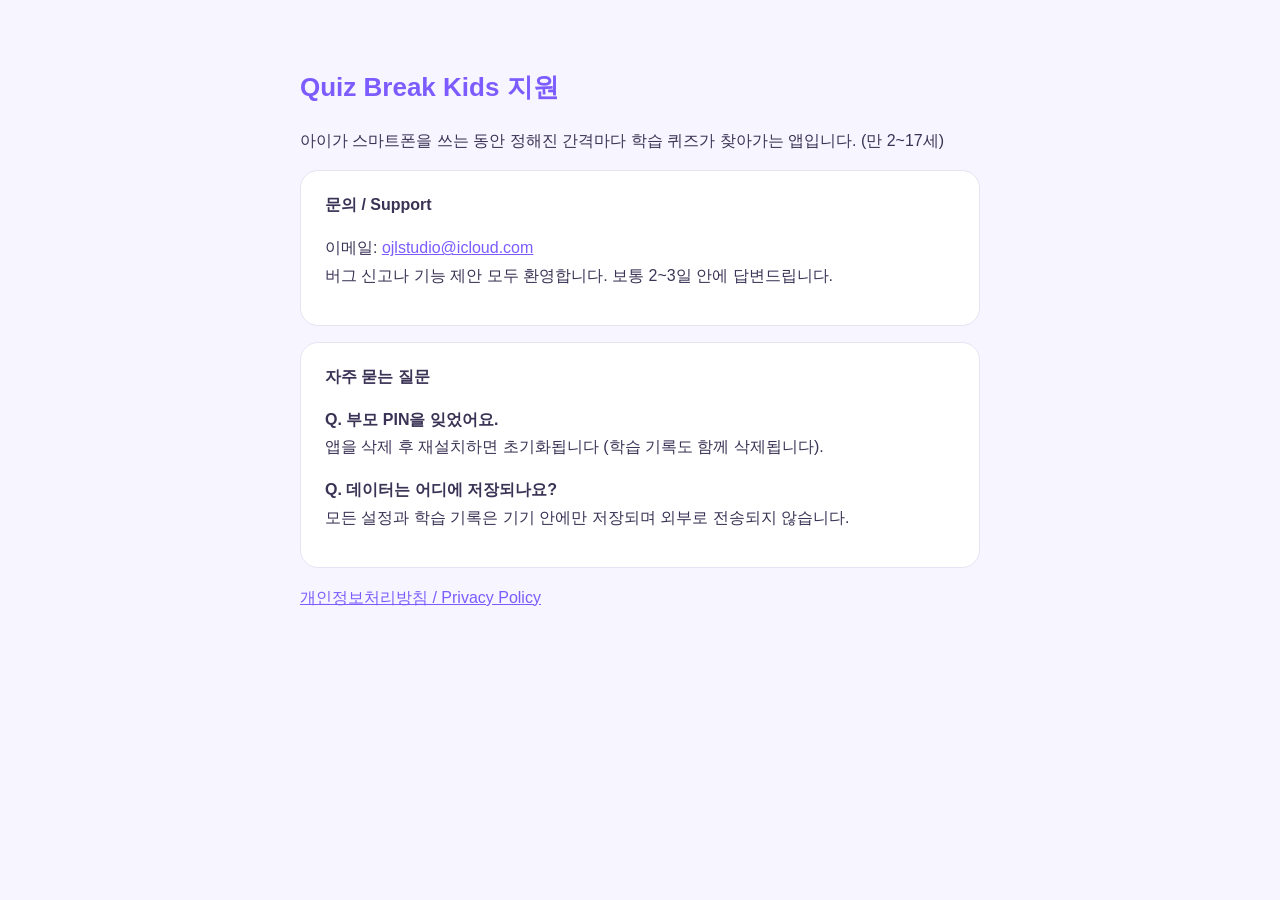
==== index.html @ d0e20c59 "Quiz Break Kids support site" ====
<!doctype html>
<html lang="ko">
<head>
<meta charset="utf-8" />
<meta name="viewport" content="width=device-width, initial-scale=1" />
<title>Quiz Break Kids — 지원</title>
<style>
  body { font-family: -apple-system, "Apple SD Gothic Neo", "Noto Sans KR", sans-serif; max-width: 680px; margin: 0 auto; padding: 48px 20px 80px; line-height: 1.7; color: #3b3355; background: #f7f5ff; }
  h1 { color: #7c5cff; font-size: 26px; }
  a { color: #7c5cff; }
  .card { background: #fff; border: 1px solid #e7e3f4; border-radius: 18px; padding: 20px 24px; margin: 16px 0; }
</style>
</head>
<body>
<h1>Quiz Break Kids 지원</h1>
<p>아이가 스마트폰을 쓰는 동안 정해진 간격마다 학습 퀴즈가 찾아가는 앱입니다. (만 2~17세)</p>
<div class="card">
  <strong>문의 / Support</strong>
  <p>이메일: <a href="mailto:ojlstudio@icloud.com">ojlstudio@icloud.com</a><br/>
  버그 신고나 기능 제안 모두 환영합니다. 보통 2~3일 안에 답변드립니다.</p>
</div>
<div class="card">
  <strong>자주 묻는 질문</strong>
  <p><b>Q. 부모 PIN을 잊었어요.</b><br/>앱을 삭제 후 재설치하면 초기화됩니다 (학습 기록도 함께 삭제됩니다).</p>
  <p><b>Q. 데이터는 어디에 저장되나요?</b><br/>모든 설정과 학습 기록은 기기 안에만 저장되며 외부로 전송되지 않습니다.</p>
</div>
<p><a href="./privacy.html">개인정보처리방침 / Privacy Policy</a></p>
</body>
</html>
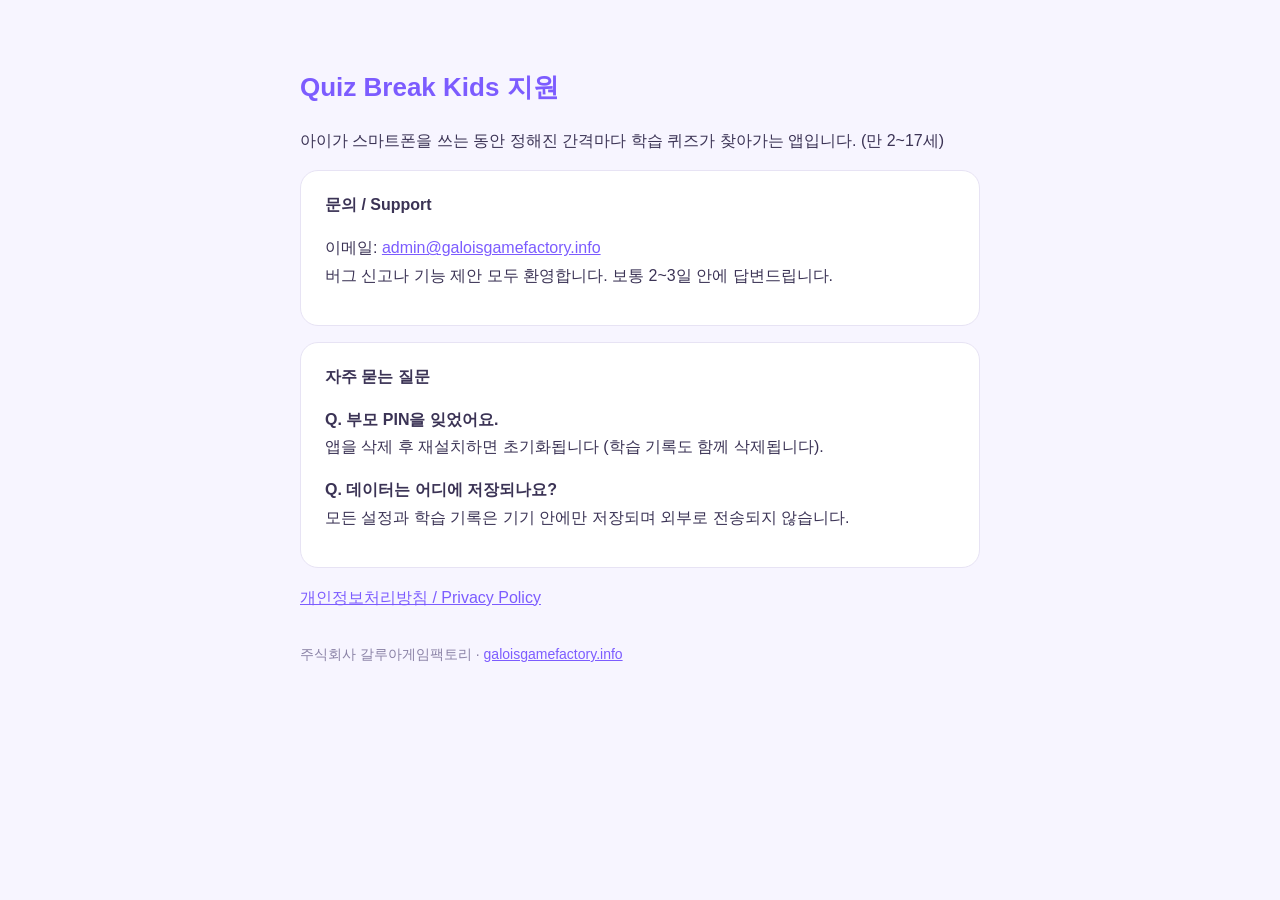
==== commit e022db2e: "Move support site contact to corporate identity Replace the personal contact address with the compan" ====
--- a/index.html
+++ b/index.html
@@ -9,6 +9,7 @@
   h1 { color: #7c5cff; font-size: 26px; }
   a { color: #7c5cff; }
   .card { background: #fff; border: 1px solid #e7e3f4; border-radius: 18px; padding: 20px 24px; margin: 16px 0; }
+  .muted { color: #8a82a6; font-size: 14px; margin-top: 32px; }
 </style>
 </head>
 <body>
@@ -16,7 +17,7 @@
 <p>아이가 스마트폰을 쓰는 동안 정해진 간격마다 학습 퀴즈가 찾아가는 앱입니다. (만 2~17세)</p>
 <div class="card">
   <strong>문의 / Support</strong>
-  <p>이메일: <a href="mailto:ojlstudio@icloud.com">ojlstudio@icloud.com</a><br/>
+  <p>이메일: <a href="mailto:admin@galoisgamefactory.info">admin@galoisgamefactory.info</a><br/>
   버그 신고나 기능 제안 모두 환영합니다. 보통 2~3일 안에 답변드립니다.</p>
 </div>
 <div class="card">
@@ -25,5 +26,6 @@
   <p><b>Q. 데이터는 어디에 저장되나요?</b><br/>모든 설정과 학습 기록은 기기 안에만 저장되며 외부로 전송되지 않습니다.</p>
 </div>
 <p><a href="./privacy.html">개인정보처리방침 / Privacy Policy</a></p>
+<p class="muted">주식회사 갈루아게임팩토리 · <a href="https://galoisgamefactory.info">galoisgamefactory.info</a></p>
 </body>
 </html>
